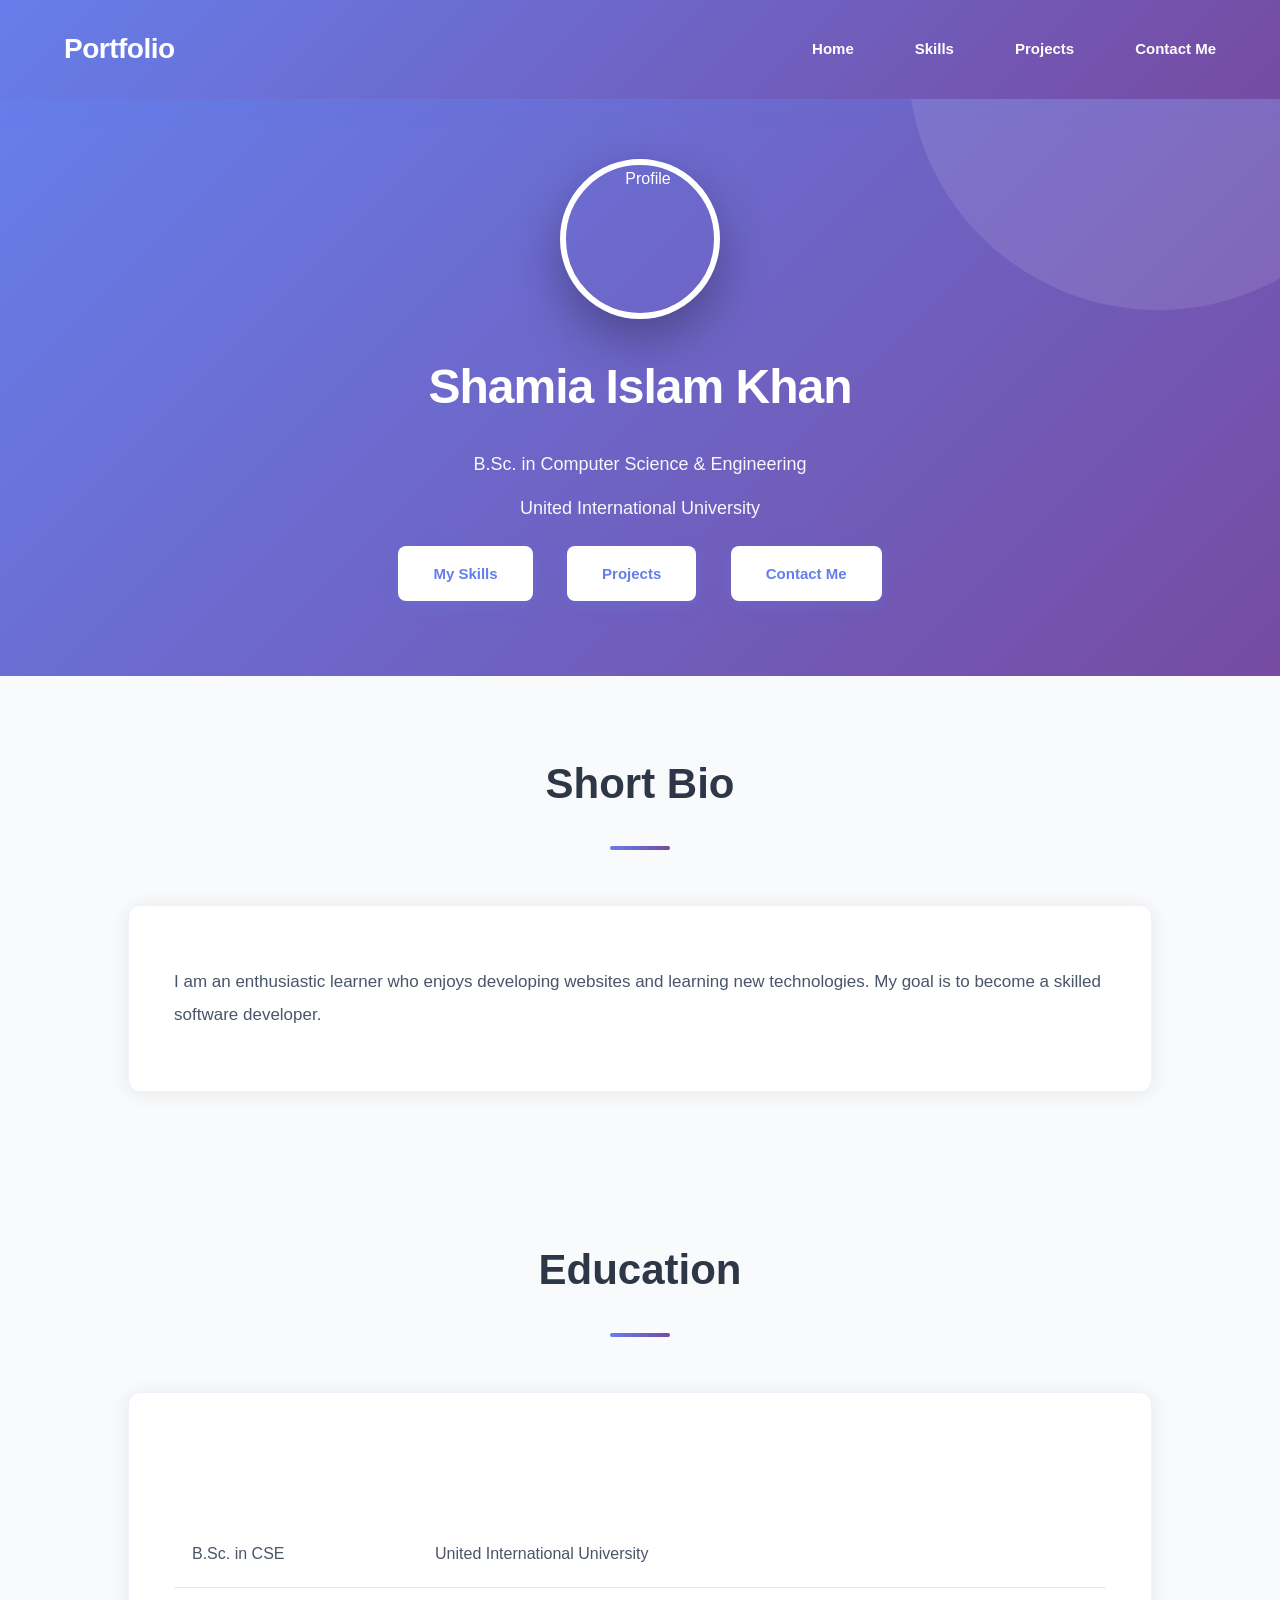
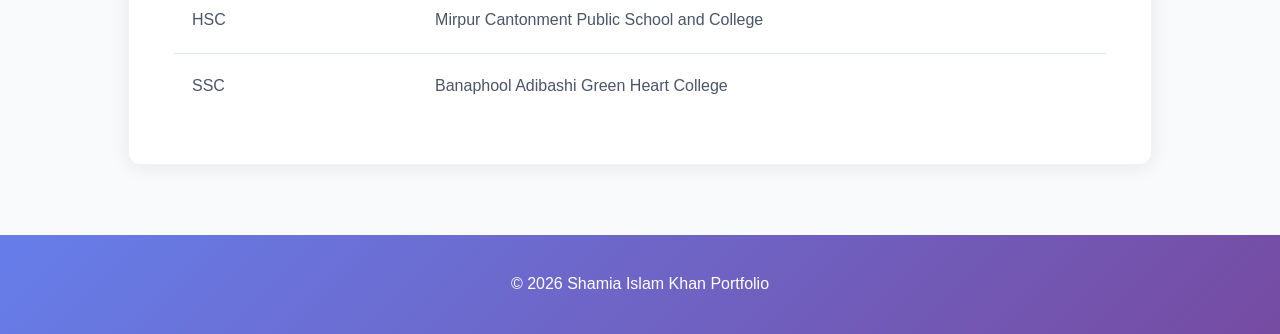
==== index.html @ b0c45d91 "add portfolio" ====
<!DOCTYPE html>
<html lang="en">
<head>
    <meta charset="UTF-8">
    <meta name="viewport" content="width=device-width, initial-scale=1.0">
    <title>Shamia Islam Khan Portfolio</title>
    <link rel="stylesheet" href="style.css">
</head>
<body>

<header>
    <nav>
        <div class="logo">Portfolio</div>

        <ul>
            <li><a href="index.html">Home</a></li>
            <li><a href="skills.html">Skills</a></li>
            <li><a href="projects.html">Projects</a></li>
            <li><a href="contact.html">Contact Me</a></li>
        </ul>
    </nav>
</header>

<section class="hero" id="home">

    <img src="profile.jpg" alt="Profile">

    <h1>Shamia Islam Khan</h1>

    <p>B.Sc. in Computer Science & Engineering</p>

    <p>United International University</p>

    <div>
        <a href="skills.html" class="btn">My Skills</a>
        <a href="projects.html" class="btn">Projects</a>
        <a href="contact.html" class="btn">Contact Me</a>
    </div>

</section>

<section id="bio">
    <h2>Short Bio</h2>

    <div class="card">
        <p>
            I am an enthusiastic learner who enjoys developing websites and learning new technologies. My goal is to become a skilled software developer.
        </p>
    </div>
</section>

<section id="education">
    <h2>Education</h2>

    <div class="card">

        <table>

            <tr>
                <th>Degree</th>
                <th>Institution</th>
            </tr>

            <tr>
                <td>B.Sc. in CSE</td>
                <td>United International University</td>
            </tr>

            <tr>
                <td>HSC</td>
                <td>Mirpur Cantonment Public School and College</td>
            </tr>

            <tr>
                <td>SSC</td>
                <td>Banaphool Adibashi Green Heart College</td>
            </tr>

        </table>

    </div>
</section>

<footer>
    <p>© 2026 Shamia Islam Khan Portfolio</p>
</footer>

<script src="script.js"></script>

</body>
</html>
---- style.css ----
﻿*{
    margin:0;
    padding:0;
    box-sizing:border-box;
}

body{
    background:#f8fafb;
    color:#2d3748;
    line-height:1.8;
    font-family:'Segoe UI', Tahoma, Geneva, Verdana, sans-serif;
}

header{
    background:linear-gradient(135deg, #667eea 0%, #764ba2 100%);
    position:sticky;
    top:0;
    z-index:1000;
    box-shadow:0 4px 20px rgba(102, 126, 234, 0.15);
    transition:all 0.3s ease;
}

nav{
    width:90%;
    margin:auto;
    display:flex;
    justify-content:space-between;
    align-items:center;
    padding:18px 0;
}

.logo{
    color:white;
    font-size:28px;
    font-weight:700;
    letter-spacing:-0.5px;
}

nav ul{
    list-style:none;
    display:flex;
    gap:40px;
}

nav ul li{
    position:relative;
}

nav ul li a{
    color:white;
    text-decoration:none;
    font-weight:600;
    font-size:15px;
    transition:all 0.3s ease;
    position:relative;
}

nav ul li a::after{
    content:'';
    position:absolute;
    bottom:-5px;
    left:0;
    width:0;
    height:2px;
    background:white;
    transition:width 0.3s ease;
}

nav ul li a:hover::after{
    width:100%;
}

.hero{
    min-height:50vh;
    background:linear-gradient(135deg, #667eea 0%, #764ba2 100%);
    color:white;
    display:flex;
    flex-direction:column;
    justify-content:center;
    align-items:center;
    text-align:center;
    position:relative;
    overflow:hidden;
    padding:60px 20px;
}

.hero::before{
    content:'';
    position:absolute;
    top:-50%;
    right:-10%;
    width:500px;
    height:500px;
    background:rgba(255,255,255,0.1);
    border-radius:50%;
}

.hero img{
    width:160px;
    height:160px;
    border-radius:50%;
    border:6px solid white;
    margin-bottom:25px;
    box-shadow:0 20px 50px rgba(0,0,0,0.3);
    transition:transform 0.3s ease;
    position:relative;
    z-index:1;
}

.hero img:hover{
    transform:scale(1.05);
}

.hero h1{
    font-size:48px;
    font-weight:700;
    margin-bottom:12px;
    position:relative;
    z-index:1;
    letter-spacing:-1px;
}

.hero p{
    font-size:18px;
    margin:6px 0;
    position:relative;
    z-index:1;
    opacity:0.95;
    font-weight:300;
}

.btn{
    display:inline-block;
    background:white;
    color:#667eea;
    padding:14px 35px;
    margin:15px;
    text-decoration:none;
    border-radius:8px;
    font-weight:600;
    font-size:15px;
    transition:all 0.3s ease;
    box-shadow:0 4px 15px rgba(102, 126, 234, 0.3);
    cursor:pointer;
}

.btn:hover{
    transform:translateY(-2px);
    box-shadow:0 8px 25px rgba(102, 126, 234, 0.4);
    background:rgba(255,255,255,0.95);
}

.btn:active{
    transform:translateY(0);
}

section{
    padding:70px 10%;
}

h2{
    text-align:center;
    margin-bottom:55px;
    color:#2d3748;
    font-size:42px;
    font-weight:700;
    position:relative;
}

h2::after{
    content:'';
    display:block;
    width:60px;
    height:4px;
    background:linear-gradient(90deg, #667eea, #764ba2);
    margin:25px auto 0;
    border-radius:2px;
}

.card{
    background:white;
    padding:45px;
    border-radius:12px;
    box-shadow:0 2px 20px rgba(0,0,0,0.08);
    transition:all 0.3s ease;
    border:1px solid rgba(102, 126, 234, 0.1);
}

.card:hover{
    transform:translateY(-5px);
    box-shadow:0 10px 40px rgba(102, 126, 234, 0.15);
}

.card p{
    font-size:17px;
    margin:15px 0;
    color:#4a5568;
    line-height:1.9;
}

.skills-list{
    display:flex;
    justify-content:center;
    flex-wrap:wrap;
    gap:20px;
}

.skill{
    background:linear-gradient(135deg, #667eea 0%, #764ba2 100%);
    color:white;
    padding:16px 32px;
    border-radius:25px;
    font-weight:600;
    font-size:16px;
    transition:all 0.3s ease;
    box-shadow:0 4px 15px rgba(102, 126, 234, 0.3);
    cursor:default;
}

.skill:hover{
    transform:translateY(-3px);
    box-shadow:0 8px 25px rgba(102, 126, 234, 0.4);
}

table{
    width:100%;
    border-collapse:collapse;
    margin-top:20px;
}

table thead{
    background:linear-gradient(135deg, #667eea 0%, #764ba2 100%);
}

table th{
    color:white;
    padding:18px;
    text-align:left;
    font-weight:600;
    font-size:16px;
}

table td{
    padding:18px;
    border-bottom:1px solid #e2e8f0;
    color:#4a5568;
    font-size:16px;
}

table tbody tr{
    transition:background 0.2s ease;
}

table tbody tr:hover{
    background:#f7fafc;
}

table tbody tr:last-child td{
    border-bottom:none;
}

footer{
    background:linear-gradient(135deg, #667eea 0%, #764ba2 100%);
    color:white;
    text-align:center;
    padding:35px;
    font-weight:500;
    font-size:16px;
}

h3{
    color:#2d3748;
    margin:35px 0 20px;
    font-size:28px;
    font-weight:700;
}

ul{
    list-style:none;
}

ul li{
    padding:16px 0;
    color:#4a5568;
    transition:color 0.2s ease;
    border-left:3px solid transparent;
    padding-left:18px;
    margin-left:0;
    font-size:17px;
}

ul li:hover{
    color:#667eea;
    border-left-color:#667eea;
}

a{
    color:#667eea;
    text-decoration:none;
    transition:all 0.3s ease;
}

a:hover{
    color:#764ba2;
    text-decoration:underline;
}

p strong{
    color:#2d3748;
    font-weight:700;
}

@media(max-width:768px){
    nav{
        flex-direction:column;
        gap:20px;
    }

    nav ul{
        flex-wrap:wrap;
        justify-content:center;
        gap:15px;
    }

    .hero{
        min-height:auto;
        padding:50px 20px;
    }

    .hero h1{
        font-size:36px;
    }

    .hero p{
        font-size:16px;
    }

    .hero img{
        width:140px;
        height:140px;
        margin-bottom:20px;
    }

    section{
        padding:60px 5%;
    }

    h2{
        font-size:32px;
        margin-bottom:40px;
    }

    .card{
        padding:30px;
    }

    .card p{
        font-size:16px;
    }

    .btn{
        padding:12px 25px;
        margin:10px 5px;
        font-size:14px;
    }

    .skills-list{
        gap:12px;
    }

    .skill{
        padding:12px 20px;
        font-size:14px;
    }

    table th, table td{
        padding:14px;
        font-size:14px;
    }

    h3{
        font-size:22px;
        margin:25px 0 15px;
    }

    ul li{
        padding:12px 0;
        padding-left:15px;
        font-size:15px;
    }
}
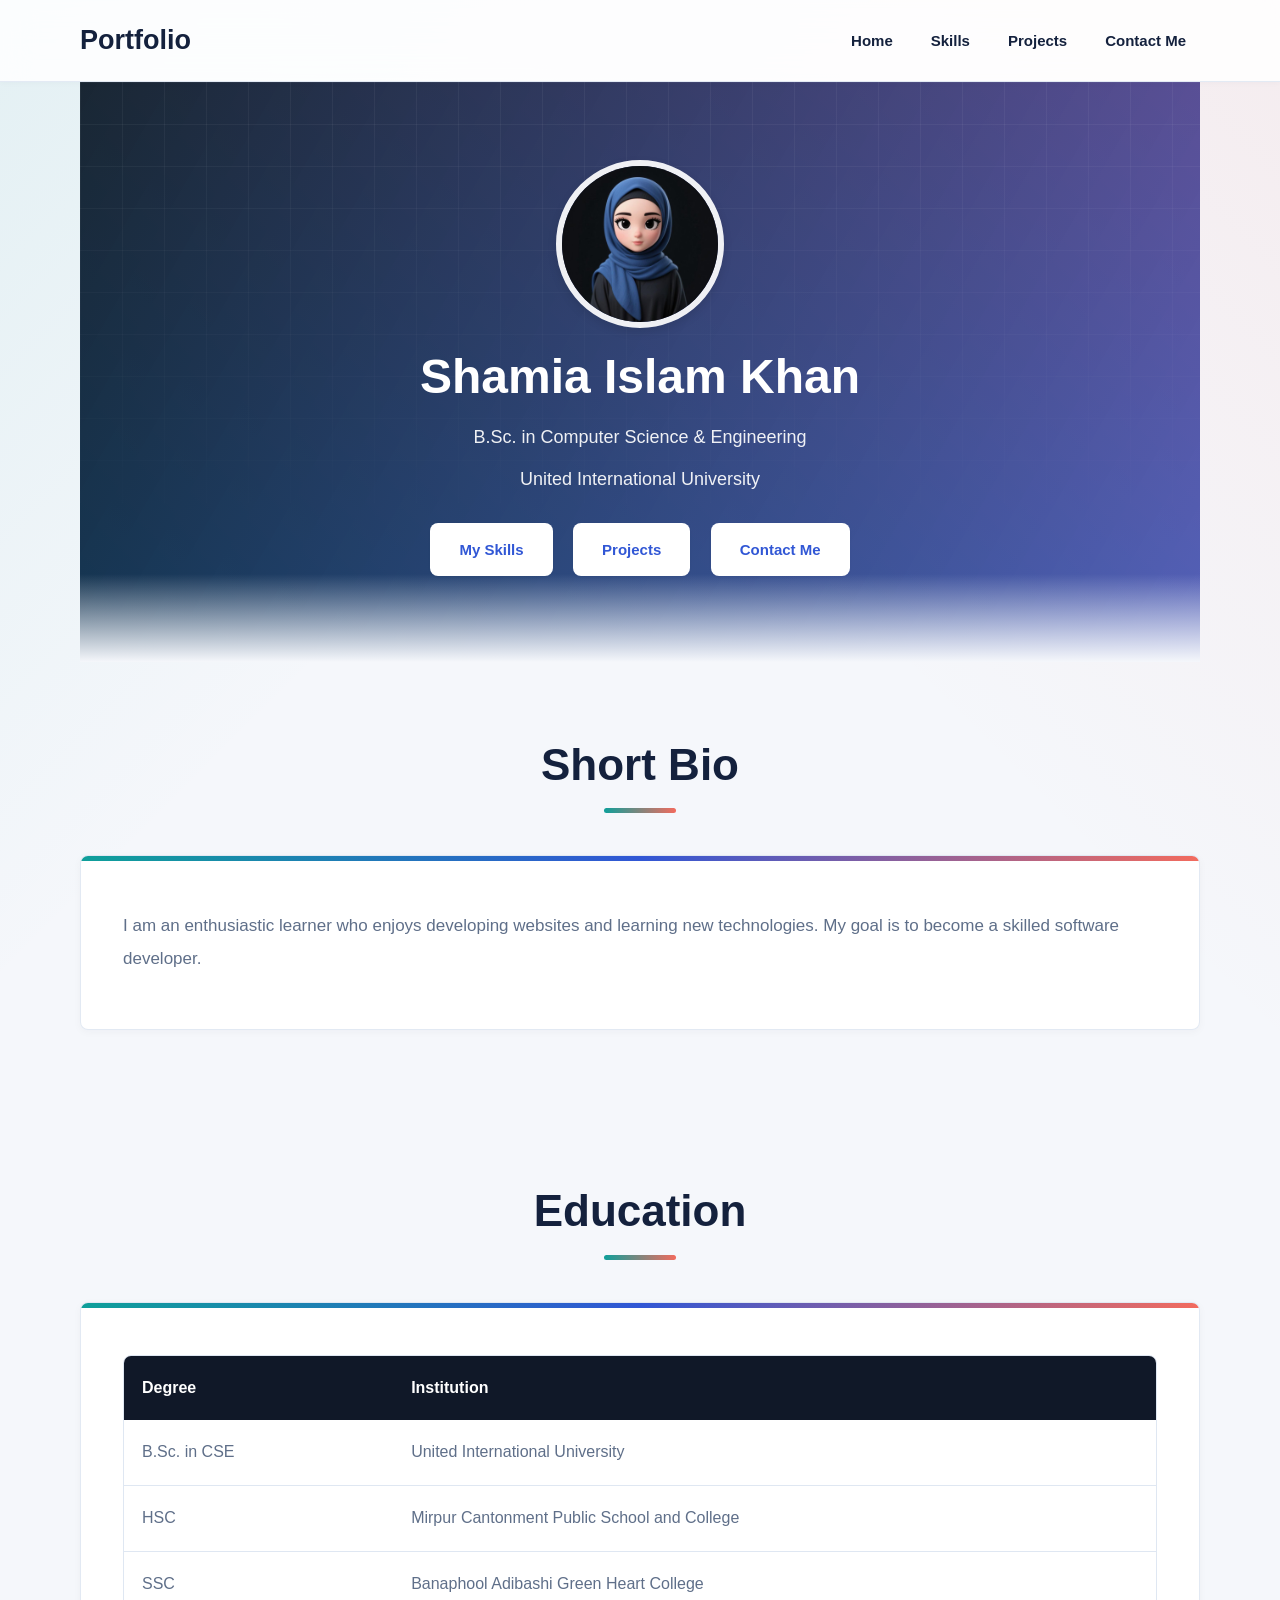
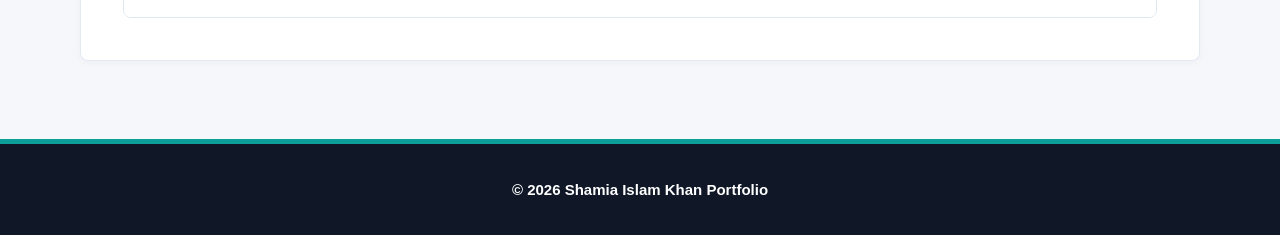
==== commit 181943d8: "add new files" ====
--- a/index.html
+++ b/index.html
@@ -23,7 +23,7 @@
 
 <section class="hero" id="home">
 
-    <img src="profile.jpg" alt="Profile">
+    <img src="image.jpg" alt="Profile">
 
     <h1>Shamia Islam Khan</h1>
 
--- a/style.css
+++ b/style.css
@@ -4,42 +4,63 @@
     box-sizing:border-box;
 }
 
+:root{
+    --ink:#14213d;
+    --muted:#5f6f89;
+    --paper:#ffffff;
+    --soft:#f5f7fb;
+    --line:#dfe7f2;
+    --teal:#0f9f9a;
+    --coral:#f26b5e;
+    --blue:#3157d5;
+    --navy:#101828;
+    --shadow:0 2px 8px rgba(20,33,61,0.035);
+}
+
+html{
+    scroll-behavior:smooth;
+}
+
 body{
-    background:#f8fafb;
-    color:#2d3748;
+    background:
+        linear-gradient(135deg, rgba(15,159,154,0.08), transparent 32%),
+        linear-gradient(225deg, rgba(242,107,94,0.08), transparent 34%),
+        var(--soft);
+    color:var(--ink);
     line-height:1.8;
     font-family:'Segoe UI', Tahoma, Geneva, Verdana, sans-serif;
 }
 
 header{
-    background:linear-gradient(135deg, #667eea 0%, #764ba2 100%);
+    background:rgba(255,255,255,0.86);
     position:sticky;
     top:0;
     z-index:1000;
-    box-shadow:0 4px 20px rgba(102, 126, 234, 0.15);
-    transition:all 0.3s ease;
+    box-shadow:0 1px 6px rgba(20,33,61,0.03);
+    backdrop-filter:blur(16px);
+    border-bottom:1px solid rgba(223,231,242,0.85);
 }
 
 nav{
-    width:90%;
+    width:min(1120px, 90%);
     margin:auto;
     display:flex;
     justify-content:space-between;
     align-items:center;
-    padding:18px 0;
+    padding:16px 0;
 }
 
 .logo{
-    color:white;
-    font-size:28px;
-    font-weight:700;
-    letter-spacing:-0.5px;
+    color:var(--ink);
+    font-size:27px;
+    font-weight:800;
+    letter-spacing:0;
 }
 
 nav ul{
     list-style:none;
     display:flex;
-    gap:40px;
+    gap:10px;
 }
 
 nav ul li{
@@ -47,32 +68,27 @@
 }
 
 nav ul li a{
-    color:white;
+    color:var(--ink);
     text-decoration:none;
-    font-weight:600;
+    font-weight:700;
     font-size:15px;
-    transition:all 0.3s ease;
-    position:relative;
-}
-
-nav ul li a::after{
-    content:'';
-    position:absolute;
-    bottom:-5px;
-    left:0;
-    width:0;
-    height:2px;
-    background:white;
-    transition:width 0.3s ease;
-}
-
-nav ul li a:hover::after{
-    width:100%;
+    transition:all 0.25s ease;
+    position:relative;
+    display:inline-flex;
+    align-items:center;
+    min-height:40px;
+    padding:8px 14px;
+    border-radius:8px;
+}
+
+nav ul li a:hover{
+    color:var(--blue);
+    background:#eef4ff;
+    text-decoration:none;
 }
 
 .hero{
-    min-height:50vh;
-    background:linear-gradient(135deg, #667eea 0%, #764ba2 100%);
+    min-height:58vh;
     color:white;
     display:flex;
     flex-direction:column;
@@ -81,73 +97,98 @@
     text-align:center;
     position:relative;
     overflow:hidden;
-    padding:60px 20px;
+    padding:78px 20px 86px;
+    background:
+        linear-gradient(120deg, rgba(16,24,40,0.88), rgba(49,87,213,0.72)),
+        linear-gradient(45deg, var(--teal), var(--coral));
 }
 
 .hero::before{
     content:'';
     position:absolute;
-    top:-50%;
-    right:-10%;
-    width:500px;
-    height:500px;
-    background:rgba(255,255,255,0.1);
+    inset:0;
+    background-image:
+        linear-gradient(rgba(255,255,255,0.08) 1px, transparent 1px),
+        linear-gradient(90deg, rgba(255,255,255,0.08) 1px, transparent 1px);
+    background-size:42px 42px;
+    mask-image:linear-gradient(to bottom, rgba(0,0,0,0.65), transparent 82%);
+}
+
+.hero::after{
+    content:'';
+    position:absolute;
+    inset:auto 0 0;
+    height:88px;
+    background:linear-gradient(to bottom, transparent, var(--soft));
+}
+
+.hero img{
+    width:168px;
+    height:168px;
     border-radius:50%;
-}
-
-.hero img{
-    width:160px;
-    height:160px;
-    border-radius:50%;
-    border:6px solid white;
-    margin-bottom:25px;
-    box-shadow:0 20px 50px rgba(0,0,0,0.3);
-    transition:transform 0.3s ease;
+    border:6px solid rgba(255,255,255,0.92);
+    margin-bottom:24px;
+    box-shadow:0 4px 10px rgba(0,0,0,0.1);
+    transition:transform 0.3s ease, box-shadow 0.3s ease;
     position:relative;
     z-index:1;
+    object-fit:cover;
 }
 
 .hero img:hover{
-    transform:scale(1.05);
+    transform:translateY(-4px) scale(1.03);
+    box-shadow:0 6px 14px rgba(0,0,0,0.11);
 }
 
 .hero h1{
-    font-size:48px;
-    font-weight:700;
-    margin-bottom:12px;
+    font-size:clamp(30px, 4.6vw, 48px);
+    line-height:1.05;
+    font-weight:800;
+    margin-bottom:14px;
     position:relative;
     z-index:1;
-    letter-spacing:-1px;
+    letter-spacing:0;
 }
 
 .hero p{
     font-size:18px;
-    margin:6px 0;
+    margin:5px 0;
     position:relative;
     z-index:1;
-    opacity:0.95;
-    font-weight:300;
+    opacity:0.92;
+    font-weight:500;
+}
+
+.hero div{
+    position:relative;
+    z-index:1;
 }
 
 .btn{
-    display:inline-block;
-    background:white;
-    color:#667eea;
-    padding:14px 35px;
-    margin:15px;
+    display:inline-flex;
+    align-items:center;
+    justify-content:center;
+    min-height:48px;
+    background:var(--paper);
+    color:var(--blue);
+    padding:12px 28px;
+    margin:22px 8px 0;
     text-decoration:none;
     border-radius:8px;
-    font-weight:600;
+    font-weight:800;
     font-size:15px;
-    transition:all 0.3s ease;
-    box-shadow:0 4px 15px rgba(102, 126, 234, 0.3);
+    transition:all 0.25s ease;
+    box-shadow:0 1px 3px rgba(16,24,40,0.035);
     cursor:pointer;
+    border:1px solid rgba(255,255,255,0.7);
 }
 
 .btn:hover{
-    transform:translateY(-2px);
-    box-shadow:0 8px 25px rgba(102, 126, 234, 0.4);
-    background:rgba(255,255,255,0.95);
+    transform:translateY(-3px);
+    box-shadow:0 2px 5px rgba(16,24,40,0.045);
+    color:var(--teal);
+    background:#ffffff;
+    text-decoration:none;
 }
 
 .btn:active{
@@ -155,46 +196,64 @@
 }
 
 section{
-    padding:70px 10%;
+    width:min(1120px, 90%);
+    margin:auto;
+    padding:78px 0;
+}
+
+section:nth-of-type(even){
+    position:relative;
 }
 
 h2{
     text-align:center;
-    margin-bottom:55px;
-    color:#2d3748;
-    font-size:42px;
-    font-weight:700;
+    margin-bottom:42px;
+    color:var(--ink);
+    font-size:clamp(30px, 5vw, 44px);
+    line-height:1.15;
+    font-weight:800;
     position:relative;
 }
 
 h2::after{
     content:'';
     display:block;
-    width:60px;
-    height:4px;
-    background:linear-gradient(90deg, #667eea, #764ba2);
-    margin:25px auto 0;
-    border-radius:2px;
+    width:72px;
+    height:5px;
+    background:linear-gradient(90deg, var(--teal), var(--coral));
+    margin:18px auto 0;
+    border-radius:999px;
 }
 
 .card{
-    background:white;
-    padding:45px;
-    border-radius:12px;
-    box-shadow:0 2px 20px rgba(0,0,0,0.08);
-    transition:all 0.3s ease;
-    border:1px solid rgba(102, 126, 234, 0.1);
+    background:rgba(255,255,255,0.92);
+    padding:42px;
+    border-radius:8px;
+    box-shadow:var(--shadow);
+    transition:transform 0.25s ease, box-shadow 0.25s ease, border-color 0.25s ease;
+    border:1px solid rgba(223,231,242,0.9);
+    position:relative;
+    overflow:hidden;
+}
+
+.card::before{
+    content:'';
+    position:absolute;
+    inset:0 0 auto;
+    height:5px;
+    background:linear-gradient(90deg, var(--teal), var(--blue), var(--coral));
 }
 
 .card:hover{
     transform:translateY(-5px);
-    box-shadow:0 10px 40px rgba(102, 126, 234, 0.15);
+    box-shadow:0 3px 10px rgba(20,33,61,0.04);
+    border-color:rgba(49,87,213,0.22);
 }
 
 .card p{
     font-size:17px;
-    margin:15px 0;
-    color:#4a5568;
+    margin:12px 0;
+    color:var(--muted);
     line-height:1.9;
 }
 
@@ -202,133 +261,145 @@
     display:flex;
     justify-content:center;
     flex-wrap:wrap;
-    gap:20px;
+    gap:14px;
 }
 
 .skill{
-    background:linear-gradient(135deg, #667eea 0%, #764ba2 100%);
-    color:white;
-    padding:16px 32px;
-    border-radius:25px;
-    font-weight:600;
+    background:#ffffff;
+    color:var(--ink);
+    padding:14px 22px;
+    border-radius:8px;
+    font-weight:800;
     font-size:16px;
-    transition:all 0.3s ease;
-    box-shadow:0 4px 15px rgba(102, 126, 234, 0.3);
+    transition:all 0.25s ease;
+    box-shadow:0 1px 5px rgba(20,33,61,0.03);
     cursor:default;
+    border:1px solid var(--line);
 }
 
 .skill:hover{
     transform:translateY(-3px);
-    box-shadow:0 8px 25px rgba(102, 126, 234, 0.4);
+    color:var(--blue);
+    border-color:rgba(49,87,213,0.28);
+    box-shadow:0 2px 7px rgba(20,33,61,0.035);
 }
 
 table{
     width:100%;
-    border-collapse:collapse;
-    margin-top:20px;
-}
-
-table thead{
-    background:linear-gradient(135deg, #667eea 0%, #764ba2 100%);
+    border-collapse:separate;
+    border-spacing:0;
+    margin-top:10px;
+    overflow:hidden;
+    border-radius:8px;
+    border:1px solid var(--line);
 }
 
 table th{
     color:white;
+    background:var(--navy);
     padding:18px;
     text-align:left;
-    font-weight:600;
+    font-weight:800;
     font-size:16px;
 }
 
 table td{
     padding:18px;
-    border-bottom:1px solid #e2e8f0;
-    color:#4a5568;
+    border-bottom:1px solid var(--line);
+    color:var(--muted);
     font-size:16px;
-}
-
-table tbody tr{
+    background:white;
+}
+
+table tr{
     transition:background 0.2s ease;
 }
 
-table tbody tr:hover{
-    background:#f7fafc;
-}
-
-table tbody tr:last-child td{
+table tr:hover td{
+    background:#f8fbff;
+}
+
+table tr:last-child td{
     border-bottom:none;
 }
 
 footer{
-    background:linear-gradient(135deg, #667eea 0%, #764ba2 100%);
+    background:var(--navy);
     color:white;
     text-align:center;
-    padding:35px;
-    font-weight:500;
-    font-size:16px;
+    padding:32px 20px;
+    font-weight:600;
+    font-size:15px;
+    border-top:5px solid var(--teal);
 }
 
 h3{
-    color:#2d3748;
-    margin:35px 0 20px;
+    color:var(--ink);
+    margin:24px 0 14px;
     font-size:28px;
-    font-weight:700;
-}
-
-ul{
+    line-height:1.25;
+    font-weight:800;
+}
+
+section ul{
     list-style:none;
 }
 
-ul li{
-    padding:16px 0;
-    color:#4a5568;
-    transition:color 0.2s ease;
-    border-left:3px solid transparent;
-    padding-left:18px;
+section ul li{
+    padding:13px 0 13px 18px;
+    color:var(--muted);
+    transition:all 0.2s ease;
+    border-left:3px solid var(--line);
     margin-left:0;
     font-size:17px;
 }
 
-ul li:hover{
-    color:#667eea;
-    border-left-color:#667eea;
+section ul li:hover{
+    color:var(--blue);
+    border-left-color:var(--coral);
+    background:linear-gradient(90deg, rgba(242,107,94,0.08), transparent);
 }
 
 a{
-    color:#667eea;
+    color:var(--blue);
     text-decoration:none;
-    transition:all 0.3s ease;
+    transition:all 0.25s ease;
+    font-weight:700;
 }
 
 a:hover{
-    color:#764ba2;
+    color:var(--teal);
     text-decoration:underline;
 }
 
 p strong{
-    color:#2d3748;
-    font-weight:700;
+    color:var(--ink);
+    font-weight:800;
 }
 
 @media(max-width:768px){
     nav{
         flex-direction:column;
-        gap:20px;
+        gap:14px;
+        width:min(94%, 1120px);
+        padding:14px 0;
     }
 
     nav ul{
         flex-wrap:wrap;
         justify-content:center;
-        gap:15px;
+        gap:8px;
+    }
+
+    nav ul li a{
+        min-height:36px;
+        padding:7px 10px;
+        font-size:14px;
     }
 
     .hero{
         min-height:auto;
-        padding:50px 20px;
-    }
-
-    .hero h1{
-        font-size:36px;
+        padding:56px 18px 72px;
     }
 
     .hero p{
@@ -336,22 +407,22 @@
     }
 
     .hero img{
-        width:140px;
-        height:140px;
-        margin-bottom:20px;
+        width:138px;
+        height:138px;
+        margin-bottom:18px;
     }
 
     section{
-        padding:60px 5%;
+        width:90%;
+        padding:58px 0;
     }
 
     h2{
-        font-size:32px;
-        margin-bottom:40px;
+        margin-bottom:32px;
     }
 
     .card{
-        padding:30px;
+        padding:30px 22px;
     }
 
     .card p{
@@ -359,33 +430,41 @@
     }
 
     .btn{
-        padding:12px 25px;
-        margin:10px 5px;
+        width:100%;
+        max-width:260px;
+        padding:12px 18px;
+        margin:14px 5px 0;
         font-size:14px;
     }
 
     .skills-list{
-        gap:12px;
+        gap:10px;
     }
 
     .skill{
-        padding:12px 20px;
+        padding:12px 16px;
         font-size:14px;
     }
 
-    table th, table td{
+    table{
+        display:block;
+        overflow-x:auto;
+        white-space:nowrap;
+    }
+
+    table th,
+    table td{
         padding:14px;
         font-size:14px;
     }
 
     h3{
         font-size:22px;
-        margin:25px 0 15px;
-    }
-
-    ul li{
-        padding:12px 0;
-        padding-left:15px;
+        margin:20px 0 12px;
+    }
+
+    section ul li{
+        padding:11px 0 11px 14px;
         font-size:15px;
     }
 }
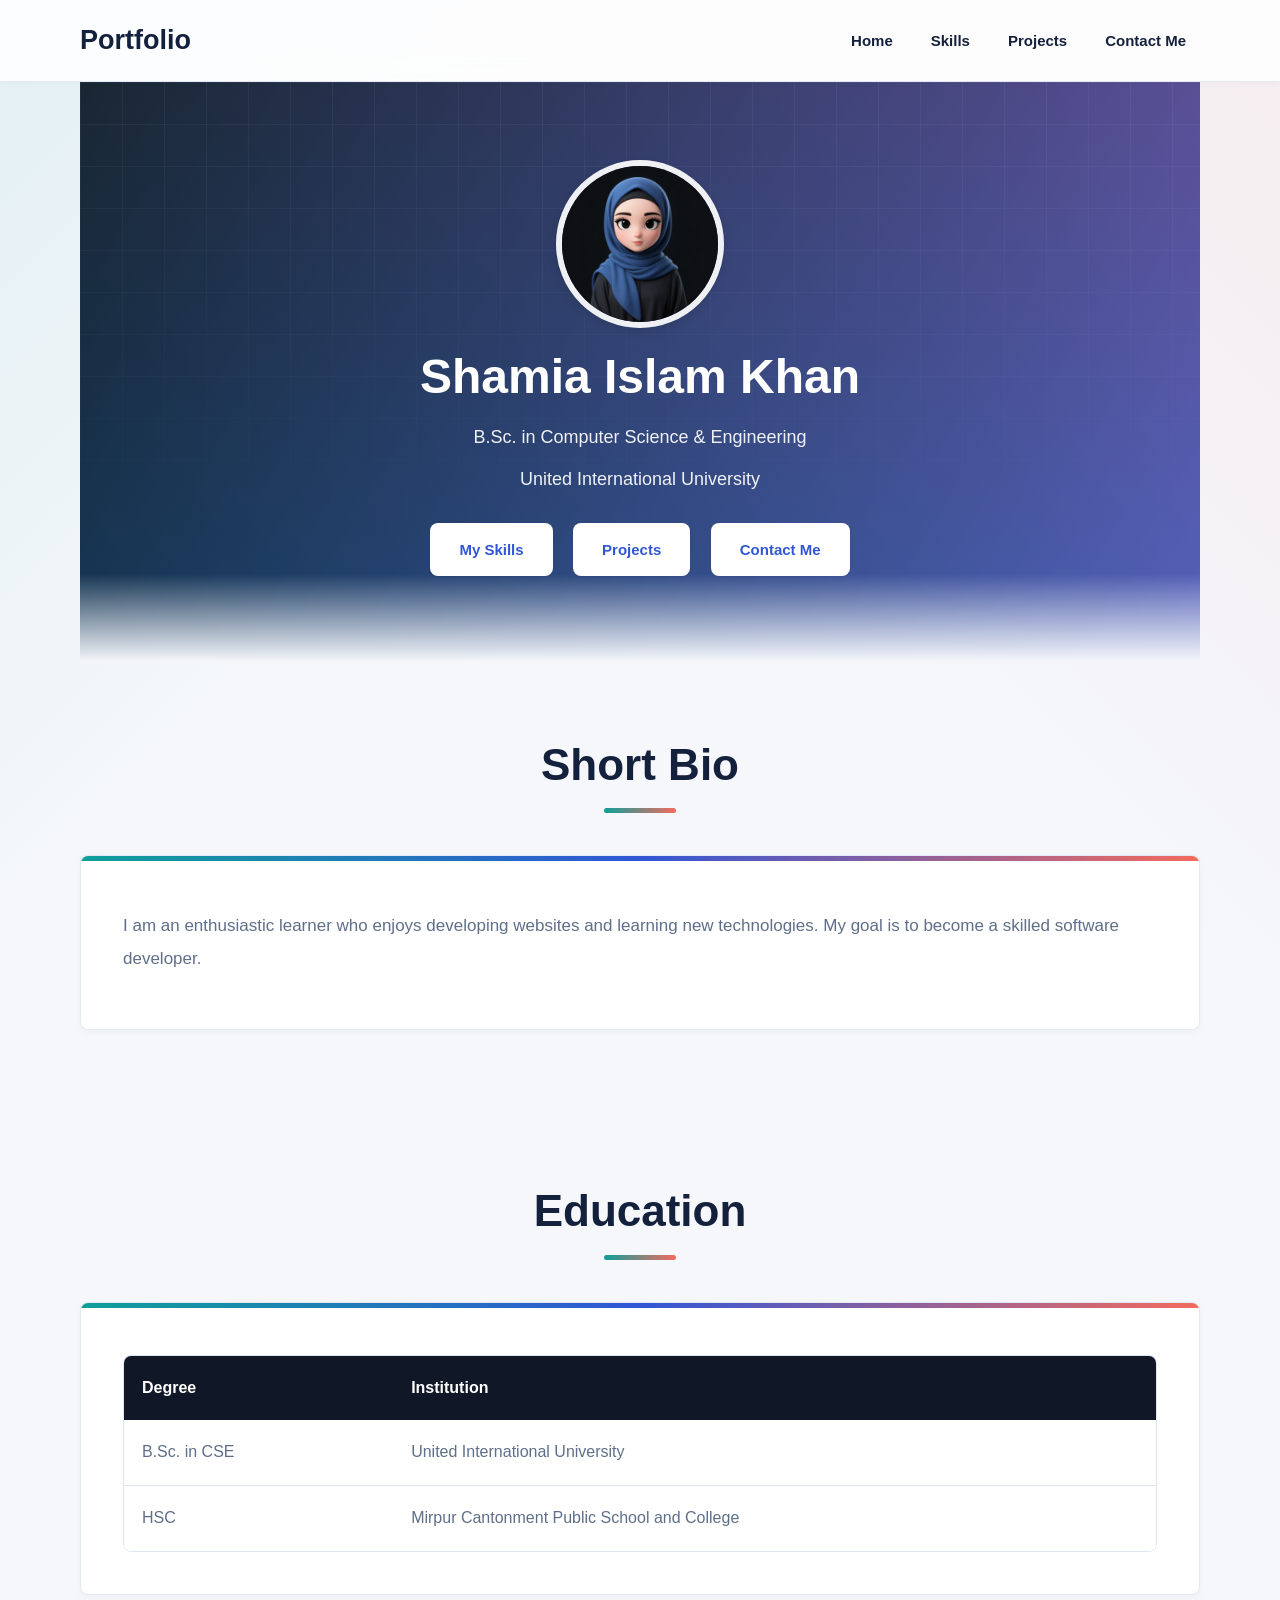
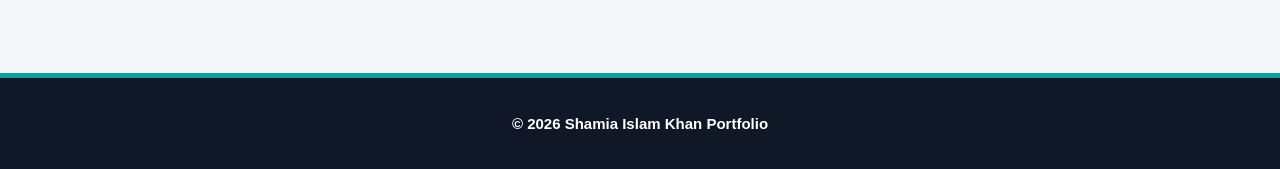
==== commit f8c6c931: "new changes" ====
--- a/index.html
+++ b/index.html
@@ -4,7 +4,7 @@
     <meta charset="UTF-8">
     <meta name="viewport" content="width=device-width, initial-scale=1.0">
     <title>Shamia Islam Khan Portfolio</title>
-    <link rel="stylesheet" href="style.css">
+    <link rel="stylesheet" href="style.css?v=2">
 </head>
 <body>
 
@@ -71,10 +71,6 @@
                 <td>Mirpur Cantonment Public School and College</td>
             </tr>
 
-            <tr>
-                <td>SSC</td>
-                <td>Banaphool Adibashi Green Heart College</td>
-            </tr>
 
         </table>
 
@@ -88,4 +84,4 @@
 <script src="script.js"></script>
 
 </body>
-</html>+</html>
--- a/style.css
+++ b/style.css
@@ -377,6 +377,77 @@
     font-weight:800;
 }
 
+.contact-layout{
+    display:grid;
+    grid-template-columns:minmax(0, 1.25fr) minmax(280px, 0.75fr);
+    gap:24px;
+    align-items:start;
+}
+
+.contact-form{
+    display:flex;
+    flex-direction:column;
+}
+
+.contact-form label{
+    color:var(--ink);
+    font-weight:800;
+    margin:18px 0 8px;
+    font-size:15px;
+}
+
+.contact-form label:first-child{
+    margin-top:0;
+}
+
+.contact-form input,
+.contact-form textarea{
+    width:100%;
+    border:1px solid var(--line);
+    border-radius:8px;
+    padding:14px 16px;
+    color:var(--ink);
+    background:#ffffff;
+    font:inherit;
+    line-height:1.5;
+    transition:border-color 0.2s ease, box-shadow 0.2s ease;
+}
+
+.contact-form textarea{
+    resize:vertical;
+    min-height:150px;
+}
+
+.contact-form input:focus,
+.contact-form textarea:focus{
+    outline:none;
+    border-color:var(--blue);
+    box-shadow:0 0 0 4px rgba(49,87,213,0.12);
+}
+
+.form-btn{
+    align-self:flex-start;
+    margin:24px 0 0;
+    background:var(--blue);
+    color:white;
+    border-color:var(--blue);
+}
+
+.form-btn:hover{
+    color:white;
+    background:var(--teal);
+    border-color:var(--teal);
+}
+
+.contact-form .form-note{
+    font-size:14px;
+    margin-top:12px;
+}
+
+.contact-info h3{
+    margin-top:0;
+}
+
 @media(max-width:768px){
     nav{
         flex-direction:column;
@@ -467,4 +538,13 @@
         padding:11px 0 11px 14px;
         font-size:15px;
     }
-}
+
+    .contact-layout{
+        grid-template-columns:1fr;
+    }
+
+    .form-btn{
+        width:100%;
+        max-width:none;
+    }
+}
